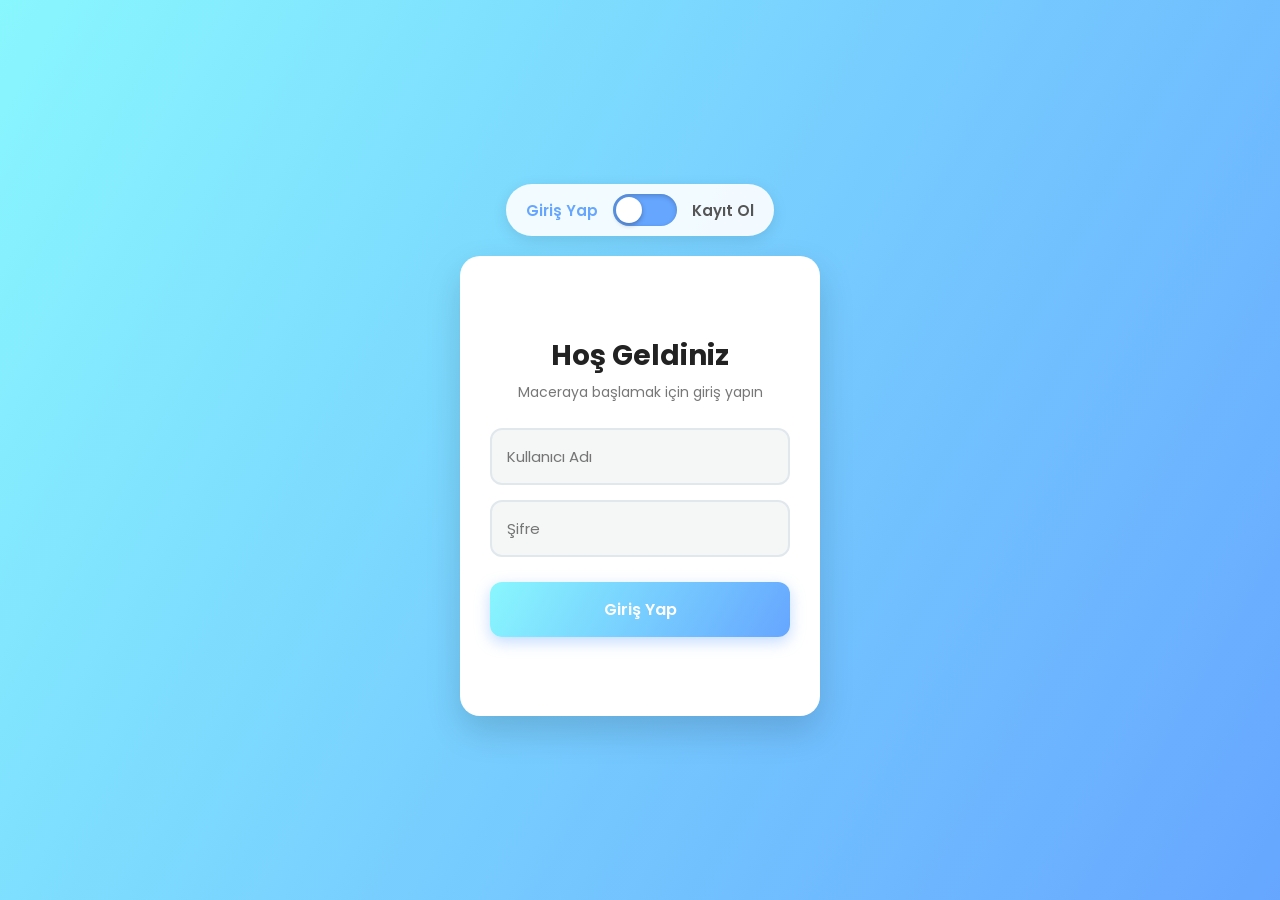
==== index.html @ a31eb69d "ilk commit" ====
<!DOCTYPE html>
<html lang="tr">
<head>
    <meta charset="UTF-8">
    <meta name="viewport" content="width=device-width, initial-scale=1.0">
    <link rel="stylesheet" href="style.css">
    <title>Giriş</title>
</head>
<body>
    <div class="wrapper">
        
        <input type="checkbox" id="flip-toggle" class="toggle-checkbox">
        
        <div class="toggle-controls">
            <span class="toggle-text">Giriş Yap</span>
            <label for="flip-toggle" class="toggle-switch"></label>
            <span class="toggle-text">Kayıt Ol</span>
        </div>

        <div class="flip-card">
            <div class="flip-card__inner">
                
                <div class="flip-card__front card-face">
                    <h2>Hoş Geldiniz</h2>
                    <p class="subtitle">Maceraya başlamak için giriş yapın</p>
                    <form id="login-form">
                        <input type="text" id="login-username" class="theme-input" placeholder="Kullanıcı Adı" autocomplete="off" required>
                        <input type="password" id="login-password" class="theme-input" placeholder="Şifre" required>
                        <button type="button" id="login-btn" class="theme-btn">Giriş Yap</button>
                    </form>
                </div>
                
                <div class="flip-card__back card-face">
                    <h2>Kayıt Ol</h2>
                    <p class="subtitle">Aramıza katılın</p>
                    <form id="register-form">
                        <input type="text" id="reg-username" class="theme-input" placeholder="Kullanıcı Adı" autocomplete="off" required>
                        <input type="email" id="reg-email" class="theme-input" placeholder="E-Posta" autocomplete="email" required>
                        <input type="password" id="reg-password" class="theme-input" placeholder="Şifre" required>
                        <button type="button" id="reg-btn" class="theme-btn">Kayıt Ol</button>
                    </form>
                </div>
                
            </div>
        </div>

    </div>

    <script src="script.js"></script>
</body>
</html>
---- style.css ----
@import url('https://fonts.googleapis.com/css2?family=Poppins:wght@300;400;600;700&display=swap');

* { margin: 0; padding: 0; box-sizing: border-box; font-family: 'Poppins', sans-serif; }

body {
    min-height: 100vh;
    display: flex; justify-content: center; align-items: center;
    background: linear-gradient(120deg, #89f7fe 0%, #66a6ff 100%);
    color: #333;
}

.wrapper {
    display: flex; flex-direction: column; align-items: center; gap: 20px; width: 100%; padding: 20px;
}

.toggle-checkbox { display: none; } 

.toggle-controls {
    display: flex; align-items: center; gap: 15px;
    background: rgba(255, 255, 255, 0.9); padding: 10px 20px;
    border-radius: 30px; box-shadow: 0 4px 15px rgba(0,0,0,0.1);
}

.toggle-text { font-size: 15px; font-weight: 600; color: #555; transition: 0.3s; }

.toggle-switch {
    position: relative; width: 64px; height: 32px;
    background: #66a6ff; border-radius: 32px; cursor: pointer;
    transition: background 0.4s; box-shadow: inset 0 2px 5px rgba(0,0,0,0.2);
}

.toggle-switch::before {
    content: ''; position: absolute; top: 3px; left: 3px;
    width: 26px; height: 26px; background: white; border-radius: 50%;
    transition: transform 0.4s cubic-bezier(0.68, -0.55, 0.265, 1.55);
    box-shadow: 0 2px 5px rgba(0,0,0,0.3);
}

.toggle-checkbox:checked ~ .toggle-controls .toggle-switch { background: #ff758c; }
.toggle-checkbox:checked ~ .toggle-controls .toggle-switch::before { transform: translateX(32px); }
.toggle-checkbox:not(:checked) ~ .toggle-controls .toggle-text:first-of-type { color: #66a6ff; }
.toggle-checkbox:checked ~ .toggle-controls .toggle-text:last-of-type { color: #ff758c; }

.flip-card { perspective: 1000px; width: 360px; height: 460px; }

.flip-card__inner {
    width: 100%; height: 100%; position: relative;
    transition: transform 0.8s cubic-bezier(0.4, 0, 0.2, 1);
    transform-style: preserve-3d;
}

.toggle-checkbox:checked ~ .flip-card .flip-card__inner { transform: rotateY(180deg); }

.card-face {
    background: white; border-radius: 20px; padding: 40px 30px;
    box-shadow: 0 15px 35px rgba(0,0,0,0.15);
}

.flip-card__front, .flip-card__back {
    position: absolute; width: 100%; height: 100%;
    display: flex; flex-direction: column; align-items: center; justify-content: center;
    -webkit-backface-visibility: hidden; backface-visibility: hidden;
}

.flip-card__back { transform: rotateY(180deg); }

h2 { font-size: 28px; font-weight: 700; color: #222; margin-bottom: 5px; }
.subtitle { font-size: 14px; color: #777; margin-bottom: 25px; text-align: center;}

form { width: 100%; display: flex; flex-direction: column; gap: 15px; }

.theme-input {
    width: 100%; padding: 15px;
    background: #f4f7f6; border: 2px solid #e1e8ed; border-radius: 12px;
    color: #333; font-size: 15px; outline: none; transition: 0.3s;
}
.theme-input:focus { border-color: #66a6ff; background: white; box-shadow: 0 0 10px rgba(102, 166, 255, 0.2); }

.theme-btn {
    width: 100%; padding: 15px; margin-top: 10px;
    background: linear-gradient(120deg, #89f7fe 0%, #66a6ff 100%);
    border: none; border-radius: 12px; color: white; font-size: 16px; font-weight: 600; 
    cursor: pointer; transition: 0.3s; box-shadow: 0 5px 15px rgba(102, 166, 255, 0.4);
}
.theme-btn:hover { transform: translateY(-2px); box-shadow: 0 8px 20px rgba(102, 166, 255, 0.5); }
.theme-btn:active { transform: translateY(0); }

.hidden { display: none !important; }
.text-center { text-align: center; }

.user-bar {
    display: flex; justify-content: space-between; align-items: center;
    width: 450px; padding: 15px 25px; margin-bottom: 10px;
}
.user-bar span { font-weight: 700; font-size: 16px; color: #444; }
.small-btn { padding: 8px 15px; margin: 0; width: auto; font-size: 14px; background: #ff758c; box-shadow: 0 5px 15px rgba(255, 117, 140, 0.4);}

.game-header { display: flex; justify-content: space-between; font-weight: 700; color: #555; margin-bottom: 15px; border-bottom: 2px solid #eee; padding-bottom: 10px;}
.flag-wrapper { width: 100%; height: 230px; border-radius: 12px; overflow: hidden; margin-bottom: 20px; box-shadow: 0 5px 15px rgba(0,0,0,0.1); border: 1px solid #eee;}
.flag-wrapper img { width: 100%; height: 100%; object-fit: cover; }
.game-inputs { display: flex; flex-direction: column; gap: 10px; }

.feedback-text { padding: 15px; border-radius: 12px; text-align: center; font-weight: 600; margin-bottom: 15px; line-height: 1.6; }
.feedback-text.success { background: #d4edda; color: #155724; border: 1px solid #c3e6cb; }
.feedback-text.error { background: #f8d7da; color: #721c24; border: 1px solid #f5c6cb; }
.secondary-btn { background: #6c757d; box-shadow: 0 5px 15px rgba(108, 117, 125, 0.4); }

.final-score-text { font-size: 20px; font-weight: 600; margin: 20px 0; color: #444; }
#final-score { color: #66a6ff; font-size: 28px; font-weight: 700; }
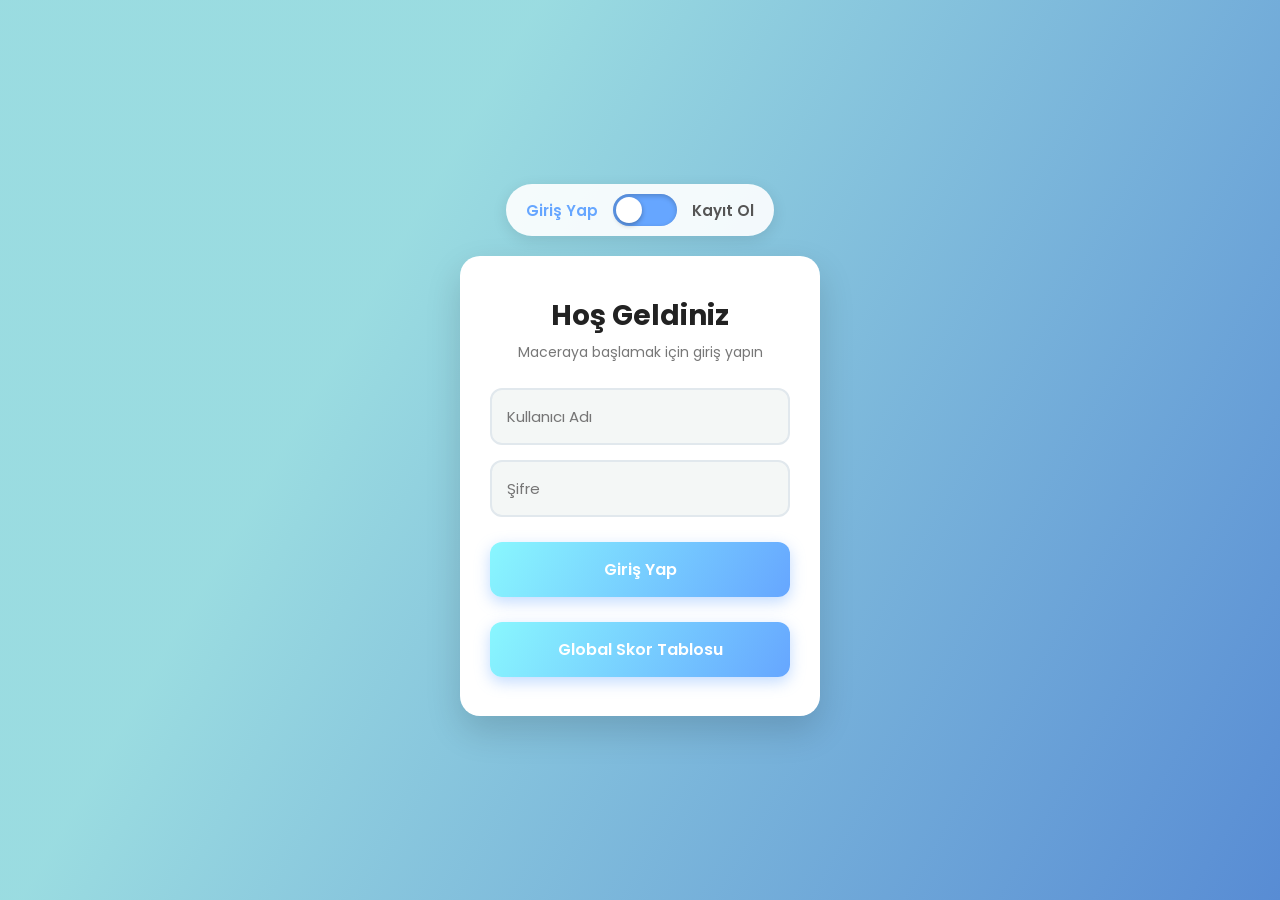
==== commit aeaea3d7: "Hizli Guncelleme" ====
--- a/index.html
+++ b/index.html
@@ -27,6 +27,7 @@
                         <input type="text" id="login-username" class="theme-input" placeholder="Kullanıcı Adı" autocomplete="off" required>
                         <input type="password" id="login-password" class="theme-input" placeholder="Şifre" required>
                         <button type="button" id="login-btn" class="theme-btn">Giriş Yap</button>
+                        <button type="button" id="score-btn" class="theme-btn" style="margin-top:10px;"> Global Skor Tablosu</button>
                     </form>
                 </div>
                 
--- a/style.css
+++ b/style.css
@@ -1,11 +1,12 @@
 @import url('https://fonts.googleapis.com/css2?family=Poppins:wght@300;400;600;700&display=swap');
+
 
 * { margin: 0; padding: 0; box-sizing: border-box; font-family: 'Poppins', sans-serif; }
 
 body {
     min-height: 100vh;
     display: flex; justify-content: center; align-items: center;
-    background: linear-gradient(120deg, #89f7fe 0%, #66a6ff 100%);
+    background: linear-gradient(120deg, #6dccd3b0 30%, #588cd4 100%);
     color: #333;
 }
 
@@ -106,4 +107,4 @@
 .secondary-btn { background: #6c757d; box-shadow: 0 5px 15px rgba(108, 117, 125, 0.4); }
 
 .final-score-text { font-size: 20px; font-weight: 600; margin: 20px 0; color: #444; }
-#final-score { color: #66a6ff; font-size: 28px; font-weight: 700; }+#final-score { color: #66a6ff; font-size: 28px; font-weight: 700; }
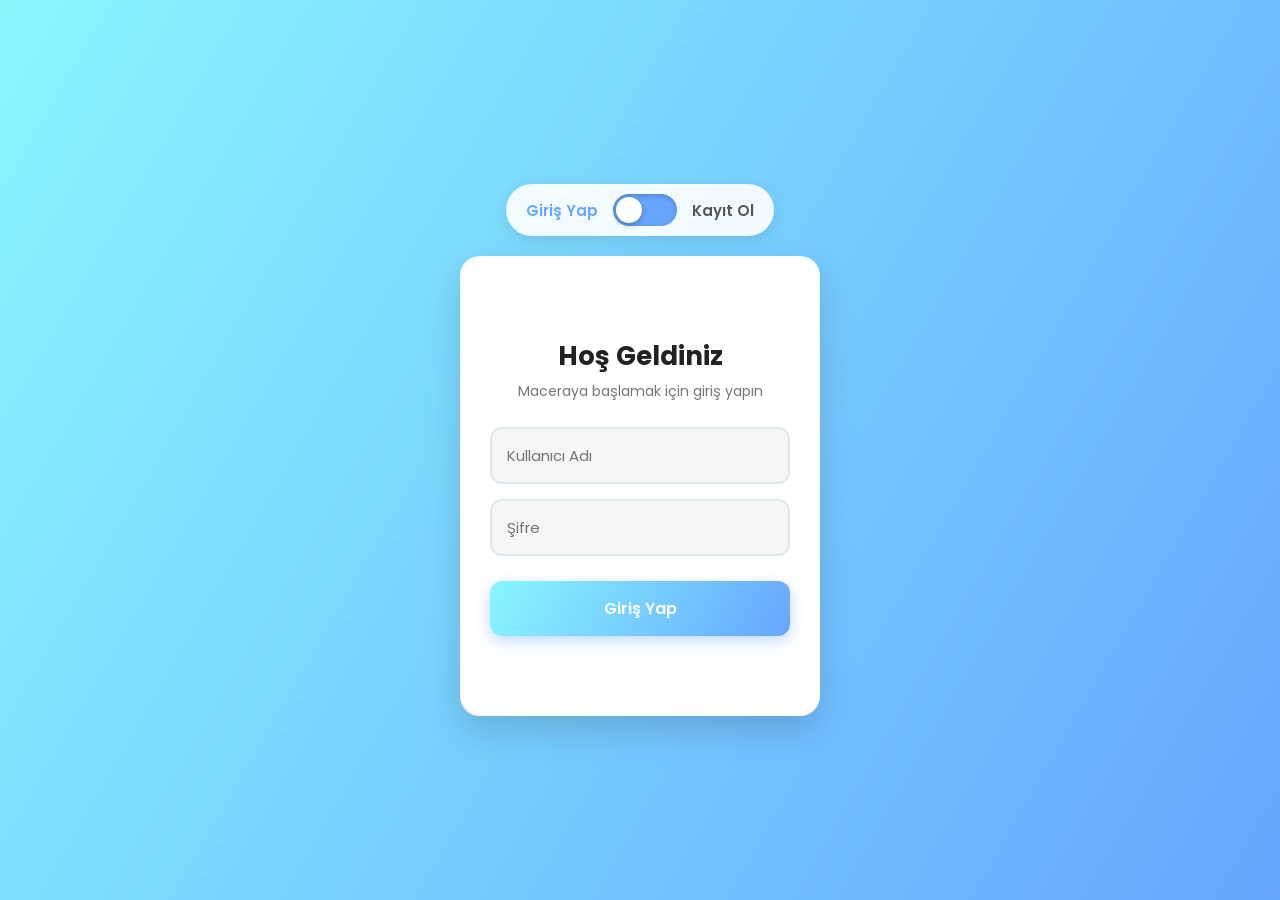
==== commit abec4c3d: "Hizli Guncelleme" ====
--- a/index.html
+++ b/index.html
@@ -3,8 +3,8 @@
 <head>
     <meta charset="UTF-8">
     <meta name="viewport" content="width=device-width, initial-scale=1.0">
+    <title>Bayrak Tahmin - Giriş</title>
     <link rel="stylesheet" href="style.css">
-    <title>Giriş</title>
 </head>
 <body>
     <div class="wrapper">
@@ -27,7 +27,6 @@
                         <input type="text" id="login-username" class="theme-input" placeholder="Kullanıcı Adı" autocomplete="off" required>
                         <input type="password" id="login-password" class="theme-input" placeholder="Şifre" required>
                         <button type="button" id="login-btn" class="theme-btn">Giriş Yap</button>
-                        <button type="button" id="score-btn" class="theme-btn" style="margin-top:10px;"> Global Skor Tablosu</button>
                     </form>
                 </div>
                 
--- a/style.css
+++ b/style.css
@@ -1,20 +1,19 @@
 @import url('https://fonts.googleapis.com/css2?family=Poppins:wght@300;400;600;700&display=swap');
-
 
 * { margin: 0; padding: 0; box-sizing: border-box; font-family: 'Poppins', sans-serif; }
 
 body {
     min-height: 100vh;
     display: flex; justify-content: center; align-items: center;
-    background: linear-gradient(120deg, #6dccd3b0 30%, #588cd4 100%);
+    background: linear-gradient(120deg, #89f7fe 0%, #66a6ff 100%);
     color: #333;
 }
 
-.wrapper {
-    display: flex; flex-direction: column; align-items: center; gap: 20px; width: 100%; padding: 20px;
-}
+.wrapper { display: flex; flex-direction: column; align-items: center; gap: 20px; width: 100%; padding: 20px; }
+.hidden { display: none !important; }
+.text-center { text-align: center; }
 
-.toggle-checkbox { display: none; } 
+.toggle-checkbox { display: none; }
 
 .toggle-controls {
     display: flex; align-items: center; gap: 15px;
@@ -43,13 +42,7 @@
 .toggle-checkbox:checked ~ .toggle-controls .toggle-text:last-of-type { color: #ff758c; }
 
 .flip-card { perspective: 1000px; width: 360px; height: 460px; }
-
-.flip-card__inner {
-    width: 100%; height: 100%; position: relative;
-    transition: transform 0.8s cubic-bezier(0.4, 0, 0.2, 1);
-    transform-style: preserve-3d;
-}
-
+.flip-card__inner { width: 100%; height: 100%; position: relative; transition: transform 0.8s cubic-bezier(0.4, 0, 0.2, 1); transform-style: preserve-3d; }
 .toggle-checkbox:checked ~ .flip-card .flip-card__inner { transform: rotateY(180deg); }
 
 .card-face {
@@ -62,17 +55,15 @@
     display: flex; flex-direction: column; align-items: center; justify-content: center;
     -webkit-backface-visibility: hidden; backface-visibility: hidden;
 }
-
 .flip-card__back { transform: rotateY(180deg); }
 
-h2 { font-size: 28px; font-weight: 700; color: #222; margin-bottom: 5px; }
+h2 { font-size: 26px; font-weight: 700; color: #222; margin-bottom: 5px; }
 .subtitle { font-size: 14px; color: #777; margin-bottom: 25px; text-align: center;}
 
 form { width: 100%; display: flex; flex-direction: column; gap: 15px; }
 
 .theme-input {
-    width: 100%; padding: 15px;
-    background: #f4f7f6; border: 2px solid #e1e8ed; border-radius: 12px;
+    width: 100%; padding: 15px; background: #f4f7f6; border: 2px solid #e1e8ed; border-radius: 12px;
     color: #333; font-size: 15px; outline: none; transition: 0.3s;
 }
 .theme-input:focus { border-color: #66a6ff; background: white; box-shadow: 0 0 10px rgba(102, 166, 255, 0.2); }
@@ -86,15 +77,13 @@
 .theme-btn:hover { transform: translateY(-2px); box-shadow: 0 8px 20px rgba(102, 166, 255, 0.5); }
 .theme-btn:active { transform: translateY(0); }
 
-.hidden { display: none !important; }
-.text-center { text-align: center; }
+.diff-buttons { display: flex; flex-direction: column; gap: 10px; margin-top: 15px; }
+.medium-btn { background: linear-gradient(120deg, #a18cd1 0%, #fbc2eb 100%); box-shadow: 0 5px 15px rgba(161, 140, 209, 0.4); }
+.hard-btn { background: linear-gradient(120deg, #ff9a9e 0%, #fecfef 100%); box-shadow: 0 5px 15px rgba(255, 154, 158, 0.4); }
 
-.user-bar {
-    display: flex; justify-content: space-between; align-items: center;
-    width: 450px; padding: 15px 25px; margin-bottom: 10px;
-}
+.user-bar { display: flex; justify-content: space-between; align-items: center; width: 450px; padding: 15px 25px; margin-bottom: 10px; }
 .user-bar span { font-weight: 700; font-size: 16px; color: #444; }
-.small-btn { padding: 8px 15px; margin: 0; width: auto; font-size: 14px; background: #ff758c; box-shadow: 0 5px 15px rgba(255, 117, 140, 0.4);}
+.small-btn { padding: 8px 15px; margin: 0; width: auto; font-size: 14px; background: #ff758c; box-shadow: 0 5px 15px rgba(255, 117, 140, 0.4); }
 
 .game-header { display: flex; justify-content: space-between; font-weight: 700; color: #555; margin-bottom: 15px; border-bottom: 2px solid #eee; padding-bottom: 10px;}
 .flag-wrapper { width: 100%; height: 230px; border-radius: 12px; overflow: hidden; margin-bottom: 20px; box-shadow: 0 5px 15px rgba(0,0,0,0.1); border: 1px solid #eee;}
@@ -107,4 +96,9 @@
 .secondary-btn { background: #6c757d; box-shadow: 0 5px 15px rgba(108, 117, 125, 0.4); }
 
 .final-score-text { font-size: 20px; font-weight: 600; margin: 20px 0; color: #444; }
-#final-score { color: #66a6ff; font-size: 28px; font-weight: 700; }
+#final-score { color: #66a6ff; font-size: 32px; font-weight: 700; }
+
+.timer-container { display: flex; align-items: center; gap: 15px; margin-bottom: 15px; }
+.timer-bar { flex-grow: 1; height: 12px; background: #e1e8ed; border-radius: 10px; overflow: hidden; box-shadow: inset 0 2px 4px rgba(0,0,0,0.1); }
+.timer-fill { height: 100%; width: 100%; border-radius: 10px; background: linear-gradient(120deg, #ff758c 0%, #ff7eb3 100%); transform-origin: left center; }
+.timer-text { font-size: 18px; font-weight: 800; color: #ff758c; min-width: 40px; text-align: right; }
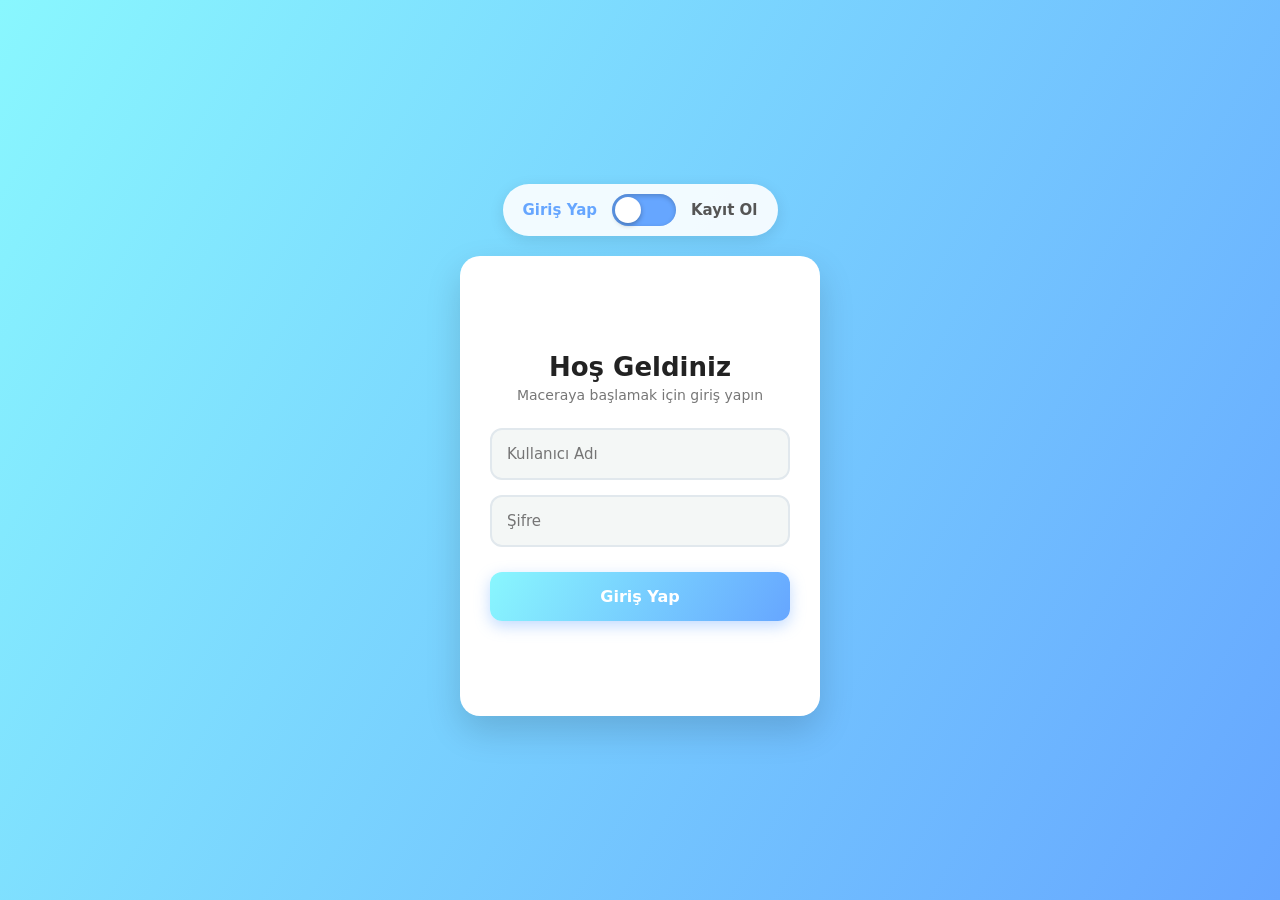
==== commit 971766cc: "Hizli Guncelleme" ====
--- a/index.html
+++ b/index.html
@@ -8,18 +8,14 @@
 </head>
 <body>
     <div class="wrapper">
-        
         <input type="checkbox" id="flip-toggle" class="toggle-checkbox">
-        
         <div class="toggle-controls">
             <span class="toggle-text">Giriş Yap</span>
             <label for="flip-toggle" class="toggle-switch"></label>
             <span class="toggle-text">Kayıt Ol</span>
         </div>
-
         <div class="flip-card">
             <div class="flip-card__inner">
-                
                 <div class="flip-card__front card-face">
                     <h2>Hoş Geldiniz</h2>
                     <p class="subtitle">Maceraya başlamak için giriş yapın</p>
@@ -29,7 +25,6 @@
                         <button type="button" id="login-btn" class="theme-btn">Giriş Yap</button>
                     </form>
                 </div>
-                
                 <div class="flip-card__back card-face">
                     <h2>Kayıt Ol</h2>
                     <p class="subtitle">Aramıza katılın</p>
@@ -40,12 +35,9 @@
                         <button type="button" id="reg-btn" class="theme-btn">Kayıt Ol</button>
                     </form>
                 </div>
-                
             </div>
         </div>
-
     </div>
-
     <script src="script.js"></script>
 </body>
 </html>
--- a/style.css
+++ b/style.css
@@ -1,41 +1,14 @@
-@import url('https://fonts.googleapis.com/css2?family=Poppins:wght@300;400;600;700&display=swap');
-
-* { margin: 0; padding: 0; box-sizing: border-box; font-family: 'Poppins', sans-serif; }
-
-body {
-    min-height: 100vh;
-    display: flex; justify-content: center; align-items: center;
-    background: linear-gradient(120deg, #89f7fe 0%, #66a6ff 100%);
-    color: #333;
-}
-
+* { margin: 0; padding: 0; box-sizing: border-box; font-family: system-ui, -apple-system, BlinkMacSystemFont, "Segoe UI", Roboto, "Helvetica Neue", sans-serif; }
+body { min-height: 100vh; display: flex; justify-content: center; align-items: center; background: linear-gradient(120deg, #89f7fe 0%, #66a6ff 100%); color: #333; }
 .wrapper { display: flex; flex-direction: column; align-items: center; gap: 20px; width: 100%; padding: 20px; }
 .hidden { display: none !important; }
 .text-center { text-align: center; }
 
 .toggle-checkbox { display: none; }
-
-.toggle-controls {
-    display: flex; align-items: center; gap: 15px;
-    background: rgba(255, 255, 255, 0.9); padding: 10px 20px;
-    border-radius: 30px; box-shadow: 0 4px 15px rgba(0,0,0,0.1);
-}
-
+.toggle-controls { display: flex; align-items: center; gap: 15px; background: rgba(255, 255, 255, 0.9); padding: 10px 20px; border-radius: 30px; box-shadow: 0 4px 15px rgba(0,0,0,0.1); }
 .toggle-text { font-size: 15px; font-weight: 600; color: #555; transition: 0.3s; }
-
-.toggle-switch {
-    position: relative; width: 64px; height: 32px;
-    background: #66a6ff; border-radius: 32px; cursor: pointer;
-    transition: background 0.4s; box-shadow: inset 0 2px 5px rgba(0,0,0,0.2);
-}
-
-.toggle-switch::before {
-    content: ''; position: absolute; top: 3px; left: 3px;
-    width: 26px; height: 26px; background: white; border-radius: 50%;
-    transition: transform 0.4s cubic-bezier(0.68, -0.55, 0.265, 1.55);
-    box-shadow: 0 2px 5px rgba(0,0,0,0.3);
-}
-
+.toggle-switch { position: relative; width: 64px; height: 32px; background: #66a6ff; border-radius: 32px; cursor: pointer; transition: background 0.4s; box-shadow: inset 0 2px 5px rgba(0,0,0,0.2); }
+.toggle-switch::before { content: ''; position: absolute; top: 3px; left: 3px; width: 26px; height: 26px; background: white; border-radius: 50%; transition: transform 0.4s cubic-bezier(0.68, -0.55, 0.265, 1.55); box-shadow: 0 2px 5px rgba(0,0,0,0.3); }
 .toggle-checkbox:checked ~ .toggle-controls .toggle-switch { background: #ff758c; }
 .toggle-checkbox:checked ~ .toggle-controls .toggle-switch::before { transform: translateX(32px); }
 .toggle-checkbox:not(:checked) ~ .toggle-controls .toggle-text:first-of-type { color: #66a6ff; }
@@ -44,38 +17,22 @@
 .flip-card { perspective: 1000px; width: 360px; height: 460px; }
 .flip-card__inner { width: 100%; height: 100%; position: relative; transition: transform 0.8s cubic-bezier(0.4, 0, 0.2, 1); transform-style: preserve-3d; }
 .toggle-checkbox:checked ~ .flip-card .flip-card__inner { transform: rotateY(180deg); }
-
-.card-face {
-    background: white; border-radius: 20px; padding: 40px 30px;
-    box-shadow: 0 15px 35px rgba(0,0,0,0.15);
-}
-
-.flip-card__front, .flip-card__back {
-    position: absolute; width: 100%; height: 100%;
-    display: flex; flex-direction: column; align-items: center; justify-content: center;
-    -webkit-backface-visibility: hidden; backface-visibility: hidden;
-}
+.card-face { background: white; border-radius: 20px; padding: 40px 30px; box-shadow: 0 15px 35px rgba(0,0,0,0.15); }
+.flip-card__front, .flip-card__back { position: absolute; width: 100%; height: 100%; display: flex; flex-direction: column; align-items: center; justify-content: center; -webkit-backface-visibility: hidden; backface-visibility: hidden; }
 .flip-card__back { transform: rotateY(180deg); }
 
 h2 { font-size: 26px; font-weight: 700; color: #222; margin-bottom: 5px; }
 .subtitle { font-size: 14px; color: #777; margin-bottom: 25px; text-align: center;}
-
 form { width: 100%; display: flex; flex-direction: column; gap: 15px; }
 
-.theme-input {
-    width: 100%; padding: 15px; background: #f4f7f6; border: 2px solid #e1e8ed; border-radius: 12px;
-    color: #333; font-size: 15px; outline: none; transition: 0.3s;
-}
+.theme-input { width: 100%; padding: 15px; background: #f4f7f6; border: 2px solid #e1e8ed; border-radius: 12px; color: #333; font-size: 15px; outline: none; transition: 0.3s; }
 .theme-input:focus { border-color: #66a6ff; background: white; box-shadow: 0 0 10px rgba(102, 166, 255, 0.2); }
-
-.theme-btn {
-    width: 100%; padding: 15px; margin-top: 10px;
-    background: linear-gradient(120deg, #89f7fe 0%, #66a6ff 100%);
-    border: none; border-radius: 12px; color: white; font-size: 16px; font-weight: 600; 
-    cursor: pointer; transition: 0.3s; box-shadow: 0 5px 15px rgba(102, 166, 255, 0.4);
-}
+.theme-btn { width: 100%; padding: 15px; margin-top: 10px; background: linear-gradient(120deg, #89f7fe 0%, #66a6ff 100%); border: none; border-radius: 12px; color: white; font-size: 16px; font-weight: 600; cursor: pointer; transition: 0.3s; box-shadow: 0 5px 15px rgba(102, 166, 255, 0.4); }
 .theme-btn:hover { transform: translateY(-2px); box-shadow: 0 8px 20px rgba(102, 166, 255, 0.5); }
 .theme-btn:active { transform: translateY(0); }
+.disabled-btn { opacity: 0.5; cursor: not-allowed !important; pointer-events: none; }
+.skip-btn { background: #e2e8f0; color: #475569; margin-top: 5px; box-shadow: 0 5px 15px rgba(0,0,0,0.05); }
+.skip-btn:hover { background: #cbd5e1; box-shadow: 0 8px 20px rgba(0,0,0,0.1); transform: translateY(-2px); }
 
 .diff-buttons { display: flex; flex-direction: column; gap: 10px; margin-top: 15px; }
 .medium-btn { background: linear-gradient(120deg, #a18cd1 0%, #fbc2eb 100%); box-shadow: 0 5px 15px rgba(161, 140, 209, 0.4); }
@@ -84,21 +41,40 @@
 .user-bar { display: flex; justify-content: space-between; align-items: center; width: 450px; padding: 15px 25px; margin-bottom: 10px; }
 .user-bar span { font-weight: 700; font-size: 16px; color: #444; }
 .small-btn { padding: 8px 15px; margin: 0; width: auto; font-size: 14px; background: #ff758c; box-shadow: 0 5px 15px rgba(255, 117, 140, 0.4); }
-
 .game-header { display: flex; justify-content: space-between; font-weight: 700; color: #555; margin-bottom: 15px; border-bottom: 2px solid #eee; padding-bottom: 10px;}
 .flag-wrapper { width: 100%; height: 230px; border-radius: 12px; overflow: hidden; margin-bottom: 20px; box-shadow: 0 5px 15px rgba(0,0,0,0.1); border: 1px solid #eee;}
 .flag-wrapper img { width: 100%; height: 100%; object-fit: cover; }
 .game-inputs { display: flex; flex-direction: column; gap: 10px; }
-
 .feedback-text { padding: 15px; border-radius: 12px; text-align: center; font-weight: 600; margin-bottom: 15px; line-height: 1.6; }
 .feedback-text.success { background: #d4edda; color: #155724; border: 1px solid #c3e6cb; }
 .feedback-text.error { background: #f8d7da; color: #721c24; border: 1px solid #f5c6cb; }
 .secondary-btn { background: #6c757d; box-shadow: 0 5px 15px rgba(108, 117, 125, 0.4); }
-
-.final-score-text { font-size: 20px; font-weight: 600; margin: 20px 0; color: #444; }
+.final-score-text { font-size: 20px; font-weight: 600; margin: 10px 0 20px 0; color: #444; }
 #final-score { color: #66a6ff; font-size: 32px; font-weight: 700; }
 
 .timer-container { display: flex; align-items: center; gap: 15px; margin-bottom: 15px; }
 .timer-bar { flex-grow: 1; height: 12px; background: #e1e8ed; border-radius: 10px; overflow: hidden; box-shadow: inset 0 2px 4px rgba(0,0,0,0.1); }
-.timer-fill { height: 100%; width: 100%; border-radius: 10px; background: linear-gradient(120deg, #ff758c 0%, #ff7eb3 100%); transform-origin: left center; }
-.timer-text { font-size: 18px; font-weight: 800; color: #ff758c; min-width: 40px; text-align: right; }+.timer-fill { height: 100%; width: 100%; border-radius: 10px; background: linear-gradient(120deg, #ff758c 0%, #ff7eb3 100%); }
+.timer-text { font-size: 18px; font-weight: 800; color: #ff758c; min-width: 40px; text-align: right; }
+
+.accordion-container { width: 100%; display: flex; flex-direction: column; gap: 10px; margin-bottom: 15px; }
+.accordion-btn { 
+    background: #f4f7f6; color: #555; border: 2px solid #e1e8ed; border-radius: 10px; 
+    padding: 12px 15px; font-weight: 700; font-size: 14px; cursor: pointer; text-align: left; 
+    transition: 0.3s; display: flex; justify-content: space-between; outline: none;
+}
+.accordion-btn:hover { background: #e9ecef; }
+.accordion-btn.active { background: #66a6ff; color: white; border-color: #66a6ff; }
+.accordion-content { 
+    max-height: 0; overflow: hidden; transition: max-height 0.4s ease-out; 
+    background: white; border-radius: 0 0 10px 10px; 
+}
+.accordion-content.show { 
+    max-height: 400px; overflow-y: auto; border: 1px solid #e1e8ed; border-top: none; 
+    margin-top: -10px; padding: 15px 10px 10px 10px; 
+}
+
+table { width: 100%; border-collapse: collapse; font-size: 13px; text-align: left; }
+th { color: #66a6ff; font-weight: 700; padding: 8px 5px; border-bottom: 2px solid #e1e8ed; }
+td { padding: 8px 5px; border-bottom: 1px solid #eee; color: #444; font-weight: 600; }
+tr:last-child td { border-bottom: none; }
